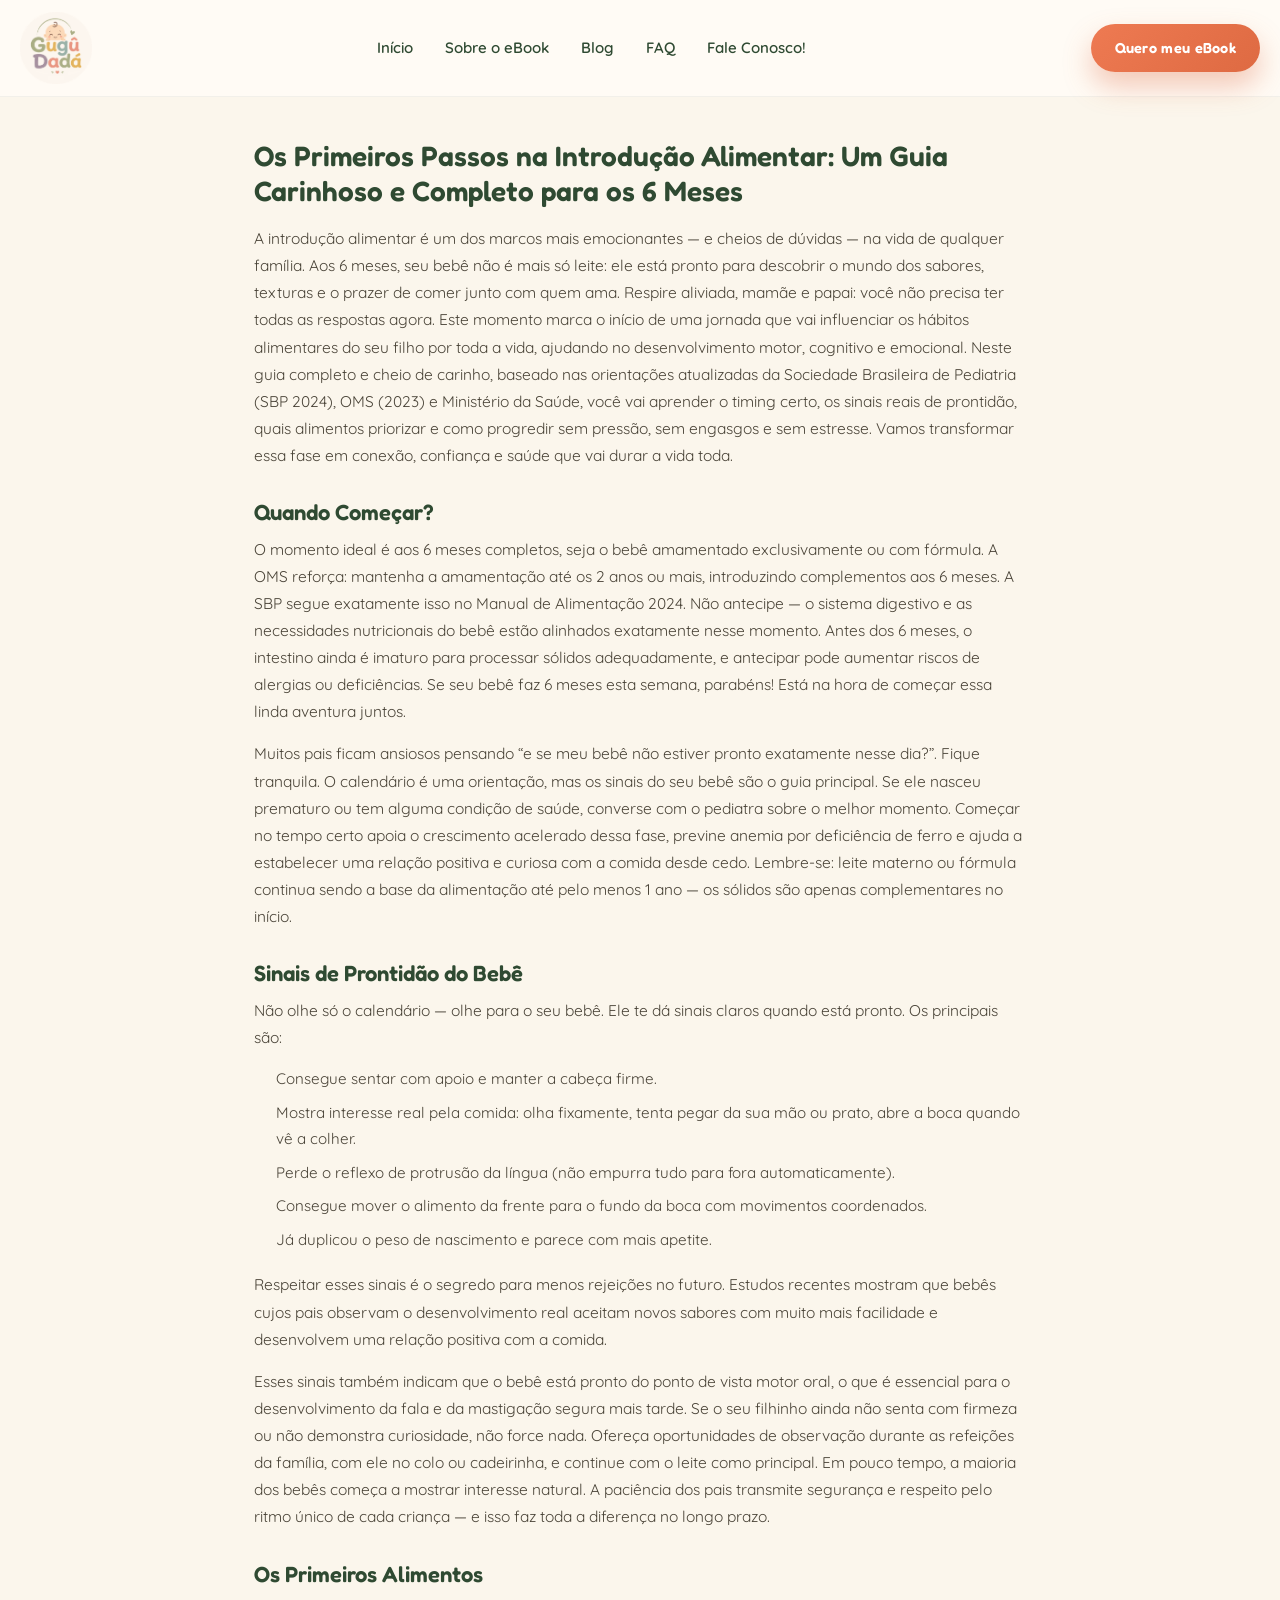
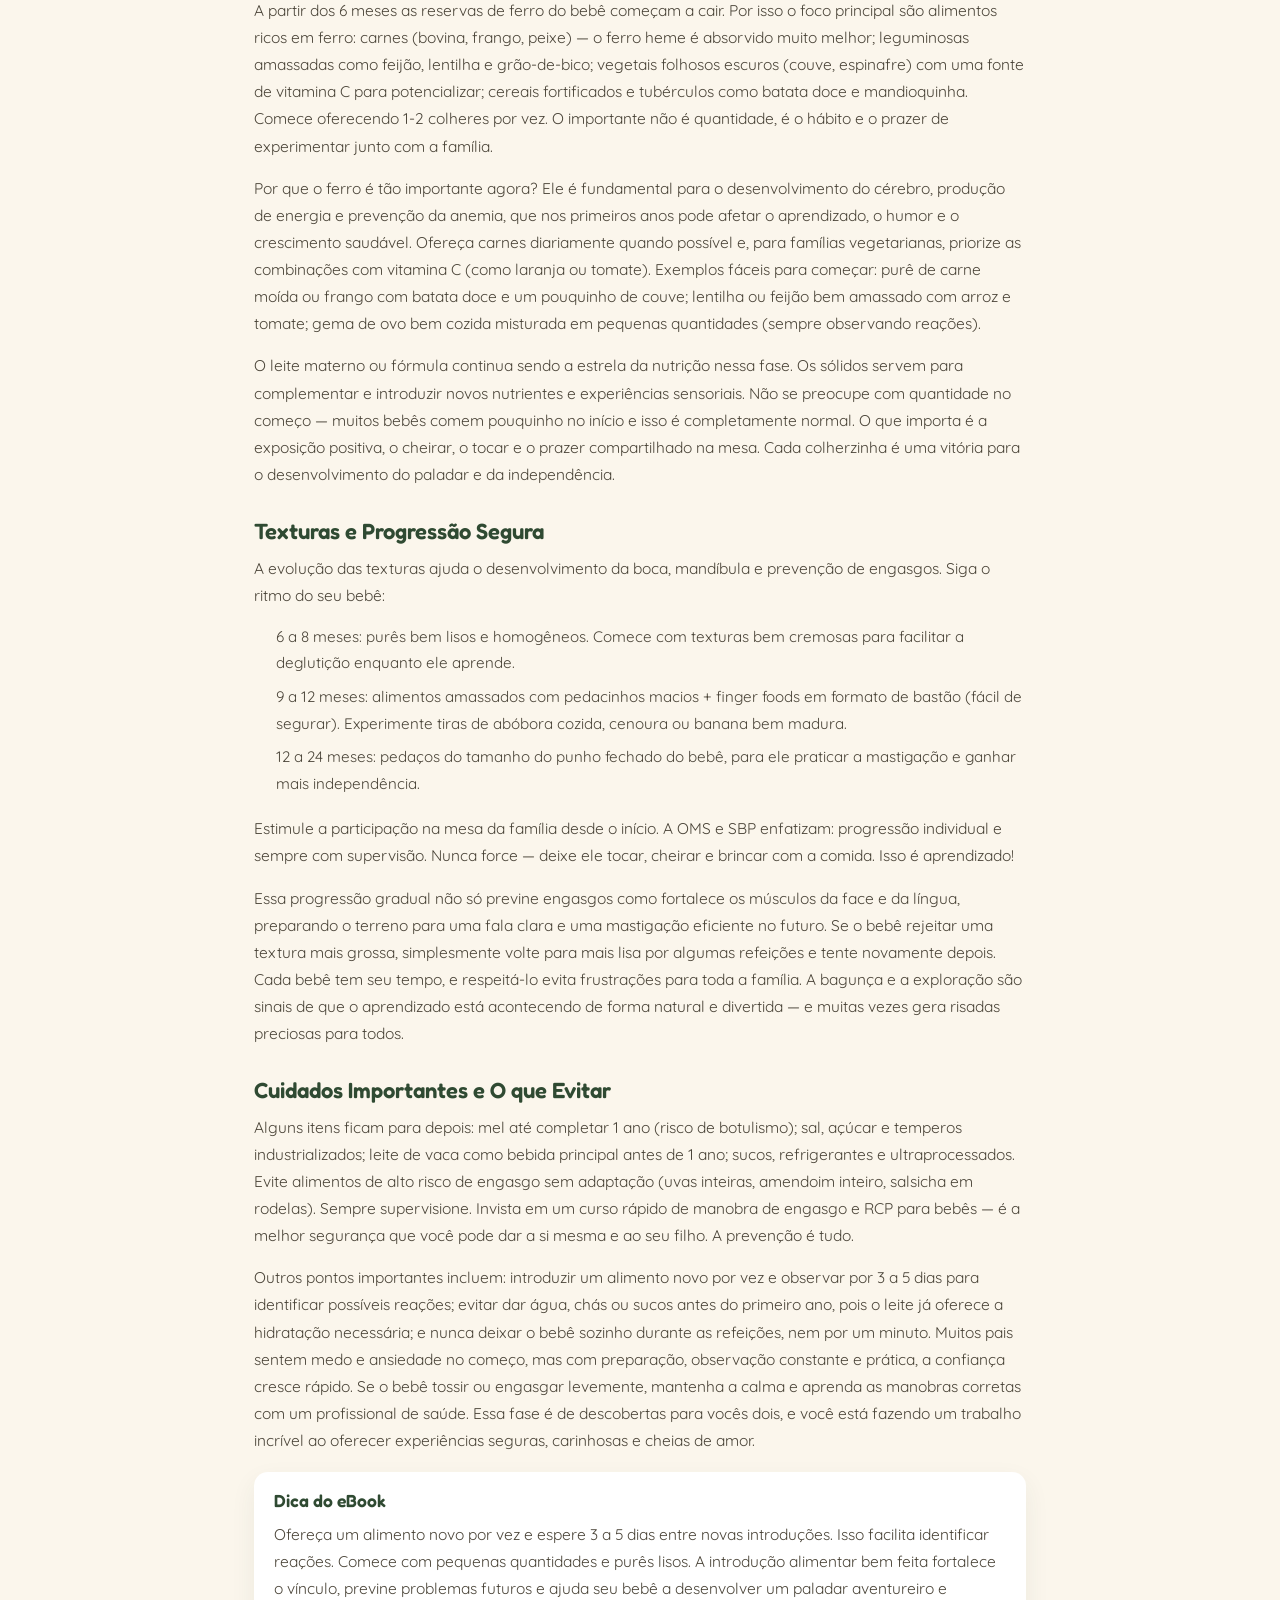
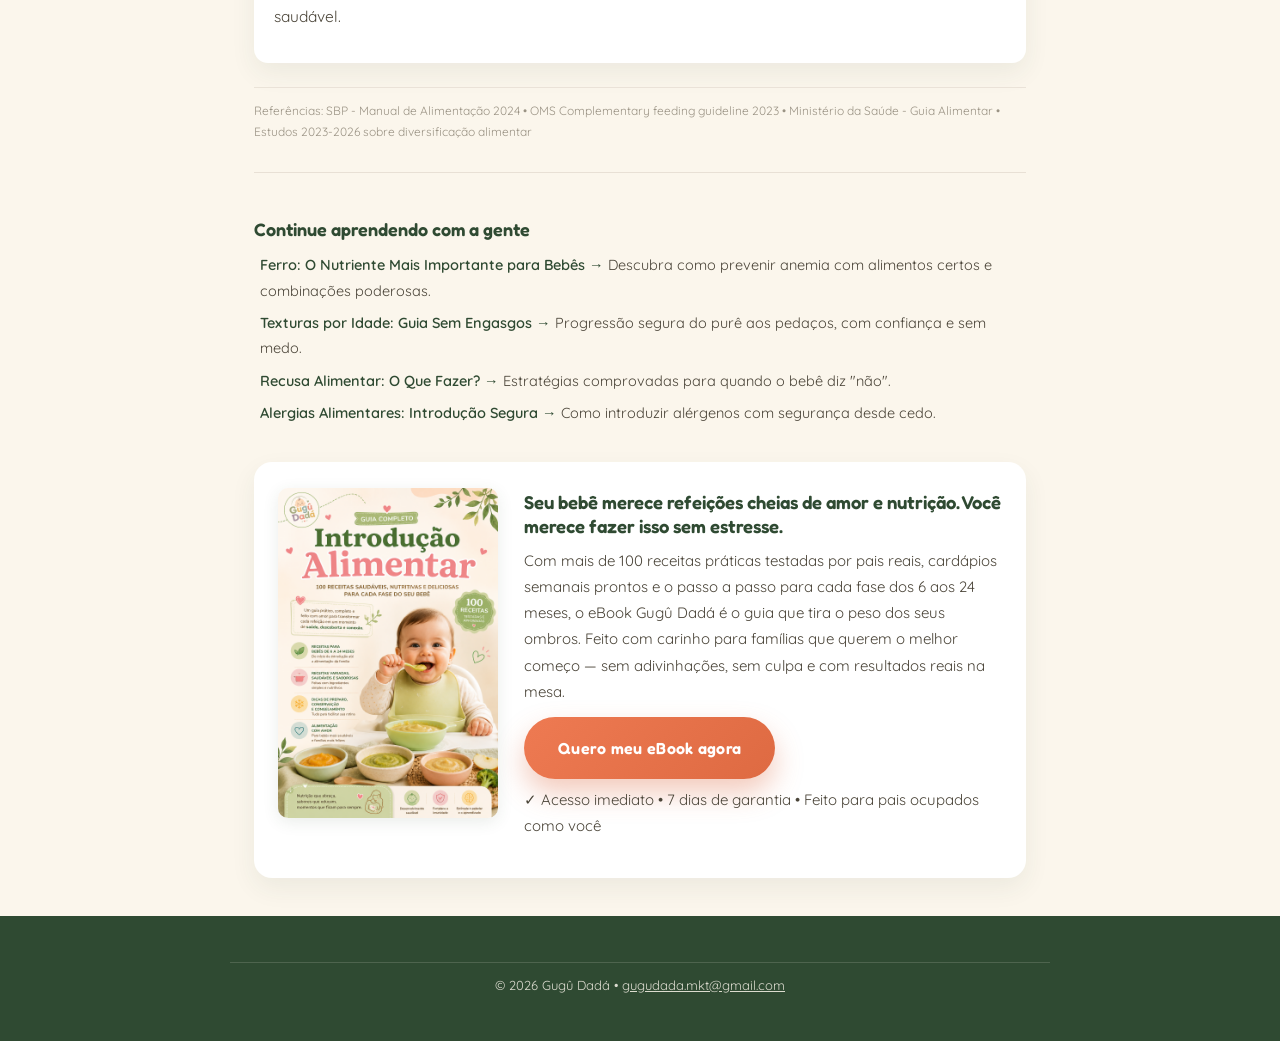
==== artigo-1.html @ 5f008126 "26-06 02:20 Tudo funcionando com alguns pequenos detalhes" ====
<!DOCTYPE html>
<html lang="pt-BR">
<head>
<meta charset="UTF-8">
<meta name="viewport" content="width=device-width, initial-scale=1.0">
<title>Os Primeiros Passos na Introdução Alimentar | Gugû Dadá</title>
<meta name="description" content="Guia completo para iniciar a alimentação complementar aos 6 meses. Sinais de prontidão, alimentos ricos em ferro e dicas baseadas em SBP, OMS e Ministério da Saúde.">
<meta name="keywords" content="introdução alimentar, primeiros passos, 6 meses, sinais de prontidão, papinha bebê, SBP, OMS">
<meta name="robots" content="index, follow">
<link rel="canonical" href="https://www.seudominio.com.br/artigo-1.html">
<!-- Fontes (to match index.html typography exactly) -->
<link rel="preconnect" href="https://fonts.googleapis.com">
<link rel="preconnect" href="https://fonts.gstatic.com" crossorigin>
<link href="https://fonts.googleapis.com/css2?family=Fredoka:wght@500;600;700&family=Quicksand:wght@400;500;600;700&display=swap" rel="stylesheet">
<link rel="stylesheet" href="articles.css">
<script src="articles.js" defer></script>
</head>
<body>
<header class="site-header" id="topo">
  <div class="header-inner">
    <a href="index.html" class="logo">
      <img src="img/Logo.png" alt="Gugû Dadá" class="logo-img">
    </a>
    <input type="checkbox" id="menu-toggle" class="menu-toggle-input">
    <label for="menu-toggle" class="menu-toggle-label" aria-label="Abrir ou fechar menu" aria-expanded="false" aria-controls="main-nav">☰</label>
    <nav id="main-nav" class="main-nav" aria-label="Navegação principal">
      <ul>
        <li><a href="index.html#topo">Início</a></li>
        <li><a href="index.html#conteudo">Sobre o eBook</a></li>
        <li><a href="index.html#blog">Blog</a></li>
        <li><a href="index.html#faq">FAQ</a></li>
        <li><a href="index.html#fale-conosco">Fale Conosco!</a></li>
        <li class="mobile-nav-cta"><a href="index.html" class="btn btn-primary">Quero meu eBook</a></li>
      </ul>
    </nav>
    <div class="header-cta">
      <a href="index.html" class="btn btn-primary"><span class="btn-text">Quero meu eBook</span></a>
    </div>
  </div>
</header>

<main>
<div class="article-content">
<h1>Os Primeiros Passos na Introdução Alimentar: Um Guia Carinhoso e Completo para os 6 Meses</h1>
<p>A introdução alimentar é um dos marcos mais emocionantes — e cheios de dúvidas — na vida de qualquer família. Aos 6 meses, seu bebê não é mais só leite: ele está pronto para descobrir o mundo dos sabores, texturas e o prazer de comer junto com quem ama. Respire aliviada, mamãe e papai: você não precisa ter todas as respostas agora. Este momento marca o início de uma jornada que vai influenciar os hábitos alimentares do seu filho por toda a vida, ajudando no desenvolvimento motor, cognitivo e emocional. Neste guia completo e cheio de carinho, baseado nas orientações atualizadas da Sociedade Brasileira de Pediatria (SBP 2024), OMS (2023) e Ministério da Saúde, você vai aprender o timing certo, os sinais reais de prontidão, quais alimentos priorizar e como progredir sem pressão, sem engasgos e sem estresse. Vamos transformar essa fase em conexão, confiança e saúde que vai durar a vida toda.</p>

<h2>Quando Começar?</h2>
<p>O momento ideal é aos 6 meses completos, seja o bebê amamentado exclusivamente ou com fórmula. A OMS reforça: mantenha a amamentação até os 2 anos ou mais, introduzindo complementos aos 6 meses. A SBP segue exatamente isso no Manual de Alimentação 2024. Não antecipe — o sistema digestivo e as necessidades nutricionais do bebê estão alinhados exatamente nesse momento. Antes dos 6 meses, o intestino ainda é imaturo para processar sólidos adequadamente, e antecipar pode aumentar riscos de alergias ou deficiências. Se seu bebê faz 6 meses esta semana, parabéns! Está na hora de começar essa linda aventura juntos.</p>
<p>Muitos pais ficam ansiosos pensando “e se meu bebê não estiver pronto exatamente nesse dia?”. Fique tranquila. O calendário é uma orientação, mas os sinais do seu bebê são o guia principal. Se ele nasceu prematuro ou tem alguma condição de saúde, converse com o pediatra sobre o melhor momento. Começar no tempo certo apoia o crescimento acelerado dessa fase, previne anemia por deficiência de ferro e ajuda a estabelecer uma relação positiva e curiosa com a comida desde cedo. Lembre-se: leite materno ou fórmula continua sendo a base da alimentação até pelo menos 1 ano — os sólidos são apenas complementares no início.</p>

<h2>Sinais de Prontidão do Bebê</h2>
<p>Não olhe só o calendário — olhe para o seu bebê. Ele te dá sinais claros quando está pronto. Os principais são:</p>
<ul>
<li>Consegue sentar com apoio e manter a cabeça firme.</li>
<li>Mostra interesse real pela comida: olha fixamente, tenta pegar da sua mão ou prato, abre a boca quando vê a colher.</li>
<li>Perde o reflexo de protrusão da língua (não empurra tudo para fora automaticamente).</li>
<li>Consegue mover o alimento da frente para o fundo da boca com movimentos coordenados.</li>
<li>Já duplicou o peso de nascimento e parece com mais apetite.</li>
</ul>
<p>Respeitar esses sinais é o segredo para menos rejeições no futuro. Estudos recentes mostram que bebês cujos pais observam o desenvolvimento real aceitam novos sabores com muito mais facilidade e desenvolvem uma relação positiva com a comida.</p>
<p>Esses sinais também indicam que o bebê está pronto do ponto de vista motor oral, o que é essencial para o desenvolvimento da fala e da mastigação segura mais tarde. Se o seu filhinho ainda não senta com firmeza ou não demonstra curiosidade, não force nada. Ofereça oportunidades de observação durante as refeições da família, com ele no colo ou cadeirinha, e continue com o leite como principal. Em pouco tempo, a maioria dos bebês começa a mostrar interesse natural. A paciência dos pais transmite segurança e respeito pelo ritmo único de cada criança — e isso faz toda a diferença no longo prazo.</p>

<h2>Os Primeiros Alimentos</h2>
<p>A partir dos 6 meses as reservas de ferro do bebê começam a cair. Por isso o foco principal são alimentos ricos em ferro: carnes (bovina, frango, peixe) — o ferro heme é absorvido muito melhor; leguminosas amassadas como feijão, lentilha e grão-de-bico; vegetais folhosos escuros (couve, espinafre) com uma fonte de vitamina C para potencializar; cereais fortificados e tubérculos como batata doce e mandioquinha. Comece oferecendo 1-2 colheres por vez. O importante não é quantidade, é o hábito e o prazer de experimentar junto com a família.</p>
<p>Por que o ferro é tão importante agora? Ele é fundamental para o desenvolvimento do cérebro, produção de energia e prevenção da anemia, que nos primeiros anos pode afetar o aprendizado, o humor e o crescimento saudável. Ofereça carnes diariamente quando possível e, para famílias vegetarianas, priorize as combinações com vitamina C (como laranja ou tomate). Exemplos fáceis para começar: purê de carne moída ou frango com batata doce e um pouquinho de couve; lentilha ou feijão bem amassado com arroz e tomate; gema de ovo bem cozida misturada em pequenas quantidades (sempre observando reações).</p>
<p>O leite materno ou fórmula continua sendo a estrela da nutrição nessa fase. Os sólidos servem para complementar e introduzir novos nutrientes e experiências sensoriais. Não se preocupe com quantidade no começo — muitos bebês comem pouquinho no início e isso é completamente normal. O que importa é a exposição positiva, o cheirar, o tocar e o prazer compartilhado na mesa. Cada colherzinha é uma vitória para o desenvolvimento do paladar e da independência.</p>

<h2>Texturas e Progressão Segura</h2>
<p>A evolução das texturas ajuda o desenvolvimento da boca, mandíbula e prevenção de engasgos. Siga o ritmo do seu bebê:</p>
<ul>
<li>6 a 8 meses: purês bem lisos e homogêneos. Comece com texturas bem cremosas para facilitar a deglutição enquanto ele aprende.</li>
<li>9 a 12 meses: alimentos amassados com pedacinhos macios + finger foods em formato de bastão (fácil de segurar). Experimente tiras de abóbora cozida, cenoura ou banana bem madura.</li>
<li>12 a 24 meses: pedaços do tamanho do punho fechado do bebê, para ele praticar a mastigação e ganhar mais independência.</li>
</ul>
<p>Estimule a participação na mesa da família desde o início. A OMS e SBP enfatizam: progressão individual e sempre com supervisão. Nunca force — deixe ele tocar, cheirar e brincar com a comida. Isso é aprendizado!</p>
<p>Essa progressão gradual não só previne engasgos como fortalece os músculos da face e da língua, preparando o terreno para uma fala clara e uma mastigação eficiente no futuro. Se o bebê rejeitar uma textura mais grossa, simplesmente volte para mais lisa por algumas refeições e tente novamente depois. Cada bebê tem seu tempo, e respeitá-lo evita frustrações para toda a família. A bagunça e a exploração são sinais de que o aprendizado está acontecendo de forma natural e divertida — e muitas vezes gera risadas preciosas para todos.</p>

<h2>Cuidados Importantes e O que Evitar</h2>
<p>Alguns itens ficam para depois: mel até completar 1 ano (risco de botulismo); sal, açúcar e temperos industrializados; leite de vaca como bebida principal antes de 1 ano; sucos, refrigerantes e ultraprocessados. Evite alimentos de alto risco de engasgo sem adaptação (uvas inteiras, amendoim inteiro, salsicha em rodelas). Sempre supervisione. Invista em um curso rápido de manobra de engasgo e RCP para bebês — é a melhor segurança que você pode dar a si mesma e ao seu filho. A prevenção é tudo.</p>
<p>Outros pontos importantes incluem: introduzir um alimento novo por vez e observar por 3 a 5 dias para identificar possíveis reações; evitar dar água, chás ou sucos antes do primeiro ano, pois o leite já oferece a hidratação necessária; e nunca deixar o bebê sozinho durante as refeições, nem por um minuto. Muitos pais sentem medo e ansiedade no começo, mas com preparação, observação constante e prática, a confiança cresce rápido. Se o bebê tossir ou engasgar levemente, mantenha a calma e aprenda as manobras corretas com um profissional de saúde. Essa fase é de descobertas para vocês dois, e você está fazendo um trabalho incrível ao oferecer experiências seguras, carinhosas e cheias de amor.</p>

<div class="card" style="background:#fff; padding:18px 20px; border-radius:14px; margin:18px 0; box-shadow:var(--shadow-card);">
<h3 style="font-size:17.5px; margin-bottom:10px; color:var(--green-deep);">Dica do eBook</h3>
<p>Ofereça um alimento novo por vez e espere 3 a 5 dias entre novas introduções. Isso facilita identificar reações. Comece com pequenas quantidades e purês lisos. A introdução alimentar bem feita fortalece o vínculo, previne problemas futuros e ajuda seu bebê a desenvolver um paladar aventureiro e saudável.</p>
</div>

<p style="font-size:12px; color:#8A8273; margin-top:24px; border-top:1px solid #e8e0d5; padding-top:12px; opacity:0.85;">Referências: SBP - Manual de Alimentação 2024 • OMS Complementary feeding guideline 2023 • Ministério da Saúde - Guia Alimentar • Estudos 2023-2026 sobre diversificação alimentar</p>

<div class="outros-artigos">
<h2>Continue aprendendo com a gente</h2>
<ul>
<li><a href="artigo-2.html">Ferro: O Nutriente Mais Importante para Bebês →</a> Descubra como prevenir anemia com alimentos certos e combinações poderosas.</li>
<li><a href="artigo-3.html">Texturas por Idade: Guia Sem Engasgos →</a> Progressão segura do purê aos pedaços, com confiança e sem medo.</li>
<li><a href="artigo-4.html">Recusa Alimentar: O Que Fazer? →</a> Estratégias comprovadas para quando o bebê diz "não".</li>
<li><a href="artigo-5.html">Alergias Alimentares: Introdução Segura →</a> Como introduzir alérgenos com segurança desde cedo.</li>
</ul>
</div>

<!-- NEW COMPELLING CTA: Image + Text side by side (responsive) -->
<div class="ebook-cta">
  <div class="cta-image">
    <img src="img/capa.png" alt="Capa do eBook Gugû Dadá — Guia completo de introdução alimentar com receitas e cardápios">
  </div>
  <div class="cta-text">
    <h3>Seu bebê merece refeições cheias de amor e nutrição. Você merece fazer isso sem estresse.</h3>
    <p>Com mais de 100 receitas práticas testadas por pais reais, cardápios semanais prontos e o passo a passo para cada fase dos 6 aos 24 meses, o eBook Gugû Dadá é o guia que tira o peso dos seus ombros. Feito com carinho para famílias que querem o melhor começo — sem adivinhações, sem culpa e com resultados reais na mesa.</p>
    <div class="cta-actions">
      <a href="index.html" class="btn btn-primary">Quero meu eBook agora</a>
      <p class="security">✓ Acesso imediato • 7 dias de garantia • Feito para pais ocupados como você</p>
    </div>
  </div>
</div>
</div>

</main>
<footer>
  <div style="max-width:820px; margin:0 auto; padding:12px 20px 18px; text-align:center; border-top:1px solid rgba(251,246,236,0.15);">
    <p style="margin:0; font-size:13px; color:rgba(251,246,236,0.85);">© 2026 Gugû Dadá • <a href="mailto:gugudada.mkt@gmail.com" style="color:inherit;">gugudada.mkt@gmail.com</a></p>
  </div>
</footer>
</body>
</html>
---- articles.css ----
﻿:root{
  --cream:        #FBF6EC;
  --cream-soft:   #F6EFE0;
  --green-deep:   #2F4A32;
  --green:        #6E9A6B;
  --green-soft:   #DCE8D6;
  --peach:        #EE7A52;
  --peach-dark:   #DE6A42;
  --peach-soft:   #FBDCC9;
  --yellow:       #F2C14E;
  --lavender:     #C7B6D9;
  --text:         #4A4438;
  --text-light:   #8A8273;
  --white:        #FFFFFF;
  --radius-lg: 28px;
  --radius-md: 18px;
  --radius-sm: 12px;
  --shadow-soft: 0 18px 40px rgba(47,74,50,0.09);
  --shadow-card: 0 10px 26px rgba(47,74,50,0.07);
  --container: 1180px;
}
*{ margin:0; padding:0; box-sizing:border-box; }
html{ scroll-behavior:smooth; }
body{
  font-family:'Quicksand', sans-serif;
  color:var(--text);
  background:var(--cream);
  line-height:1.6;
  -webkit-font-smoothing:antialiased;
}
img{ max-width:100%; display:block; }
a{ text-decoration:none; color:inherit; }
ul{ list-style:none; }
h1,h2,h3,h4{
  font-family:'Fredoka', sans-serif;
  color:var(--green-deep);
  font-weight:600;
  line-height:1.2;
}
.container{
  width:100%;
  max-width:var(--container);
  margin:0 auto;
  padding:0 24px;
}
section{ padding:84px 0; }
:focus-visible{ outline:3px solid var(--peach); outline-offset:3px; border-radius:6px; }
@media (prefers-reduced-motion: reduce){
  *{ animation-duration:.001ms !important; transition-duration:.001ms !important; scroll-behavior:auto !important; }
}
.bowl-dots{ display:inline-flex; align-items:center; gap:5px; vertical-align:middle; }
.bowl-dots span{ width:9px; height:9px; border-radius:50%; display:inline-block; }
.bowl-dots span:nth-child(1){ background:var(--green); }
.bowl-dots span:nth-child(2){ background:var(--yellow); }
.bowl-dots span:nth-child(3){ background:var(--lavender); }
.btn{
  display:inline-flex;
  align-items:center;
  justify-content:center;
  gap:8px;
  font-family:'Fredoka', sans-serif;
  font-weight:600;
  font-size:16px;
  letter-spacing:.3px;
  padding:17px 34px;
  border-radius:999px;
  border:none;
  cursor:pointer;
  transition:transform .18s ease, box-shadow .18s ease;
  white-space:nowrap;
}
.btn-primary{
  background:linear-gradient(135deg, var(--peach), var(--peach-dark));
  color:var(--white);
  box-shadow:0 14px 28px rgba(222,106,66,0.35);
}
.btn-primary:hover{ transform:translateY(-2px); box-shadow:0 18px 34px rgba(222,106,66,0.42); }
.btn-ghost{
  background:var(--white);
  color:var(--green-deep);
  border:2px solid var(--green-soft);
}
.btn-ghost:hover{ border-color:var(--green); }
.btn-block{ width:100%; }
.secure-note{
  margin-top:12px;
  font-size:13.5px;
  color:var(--text-light);
  display:flex;
  align-items:center;
  gap:6px;
}
.site-header{
  position:sticky; top:0; z-index:220;
  background: #FFFBF5;
  backdrop-filter:blur(8px);
  border-bottom:1px solid rgba(47,74,50,0.06);
}
.logo {
  display: flex;
  flex-direction: column;
  align-items: center;
  text-decoration: none;
}
.logo-img {
  height: 72px;
  width: auto;
  object-fit: contain;
  display: block;
  transition: height .2s ease;
}
.header-inner{
  display:flex; align-items:center; justify-content:space-between;
  padding:12px 20px;
  min-height: 64px;
}
.main-nav { flex: 1; display: flex; justify-content: center; }
.main-nav ul{ display:flex; gap:28px; justify-content: center; }
.main-nav a{
  font-weight:600;
  font-size:15px;
  color:var(--green-deep);
  transition:color .15s ease;
  padding: 4px 2px;
}
.main-nav a:hover{ color:var(--peach); }
.header-cta{ display:flex; align-items:center; gap:16px; }
.header-cta .btn{ padding:12px 24px; font-size:14.5px; }

/* Mobile nav CTA hidden by default (shown in media query) */
.mobile-nav-cta { display: none; }

.menu-toggle-input{ display:none; }
.menu-toggle-label{
  display:none;
  font-size:26px;
  cursor:pointer;
  color:var(--green-deep);
  line-height:1;
  padding:4px 6px;
}
@media (max-width: 760px) {
  .logo-img { height: 52px; }
  .header-inner { padding: 8px 16px; align-items: center; }
  .main-nav {
    position: fixed;
    top: 68px;
    left: 0;
    right: 0;
    max-height: 0;
    overflow: hidden;
    visibility: hidden;
    transition: max-height .28s ease;
    z-index: 250;
  }
  .main-nav.open {
    background: var(--cream);
    padding: 8px 20px 18px;
    box-shadow: var(--shadow-soft);
    border-bottom: 1px solid rgba(47,74,50,0.08);
    visibility: visible;
    max-height: 360px;
    z-index: 350;
  }
  .main-nav ul {
    flex-direction: column;
    gap: 4px;
    padding: 8px 0;
  }
  .main-nav a {
    display: block;
    padding: 12px 10px;
    font-size: 15.5px;
    border-radius: 8px;
  }
  .main-nav a:hover { background: var(--green-soft); color: var(--green-deep); }
  .menu-toggle-label { display: block; font-size: 28px; padding: 2px 8px; cursor: pointer; margin-left: auto; }
  .header-cta { display: none !important; }

  /* Show and style the mobile CTA inside the open nav */
  .mobile-nav-cta {
    display: list-item;
    margin-top: 10px;
  }
  .main-nav .mobile-nav-cta a {
    display: block;
    width: 100%;
    text-align: center;
    padding: 15px 20px;
    font-size: 15.5px;
    border-radius: 999px;
    box-shadow: 0 10px 24px rgba(222,106,66,0.35);
    color: #fff !important;
  }
  .main-nav .mobile-nav-cta a:hover {
    transform: translateY(-1px);
    box-shadow: 0 14px 30px rgba(222,106,66,0.42);
  }
}
.features-strip{ background:var(--cream-soft); }
.features-grid{
  display:grid;
  grid-template-columns:repeat(5, 1fr);
  gap:22px;
}
.feature-card{
  background:var(--white);
  border-radius:var(--radius-md);
  padding:30px 20px;
  text-align:center;
  box-shadow:var(--shadow-card);
  transition:transform .2s ease;
}
.feature-card:hover{ transform:translateY(-4px); }
.feature-card .icon-circle{
  width:58px; height:58px;
  border-radius:50%;
  margin:0 auto 18px;
  display:flex; align-items:center; justify-content:center;
}
.feature-card .icon-circle svg{ width:26px; height:26px; }
.feature-card p{ font-size:14.5px; font-weight:600; color:var(--green-deep); line-height:1.4; }
.showcase-grid{
  display:grid;
  grid-template-columns:1fr 1fr;
  gap:26px;
  align-items:stretch;
}
.checklist-card{
  background:var(--white);
  border-radius:var(--radius-lg);
  padding:42px 36px;
  box-shadow:var(--shadow-card);
}
.checklist-card h2{ font-size:27px; margin-bottom:24px; }
.checklist-card ul{ display:flex; flex-direction:column; gap:14px; }
.checklist-card li{
  display:flex; align-items:flex-start; gap:12px;
  font-size:15px; font-weight:600; color:var(--text);
}
.checklist-card li svg{ flex-shrink:0; margin-top:2px; width:19px; height:19px; }
.price-card{
  background:var(--green-deep);
  color:var(--cream);
  border-radius:var(--radius-lg);
  padding:42px 36px;
  box-shadow:var(--shadow-soft);
  display:flex;
  flex-direction:column;
  justify-content:center;
}
.price-card h3{
  color:var(--white);
  font-size:23px;
  margin-bottom:18px;
}
.price-old{
  font-size:16px;
  text-decoration:line-through;
  opacity:.65;
  margin-bottom:2px;
}
.price-label{ font-size:14px; opacity:.85; margin-bottom:4px; }
.price-now{
  font-family:'Fredoka', sans-serif;
  font-size:50px;
  font-weight:700;
  color:var(--yellow);
  margin-bottom:24px;
  line-height:1;
}
.price-now sup{ font-size:24px; top:-1.1em; }
.price-card .btn{ width:100%; margin-bottom:6px; }
.price-card .secure-note{ color:rgba(251,246,236,0.75); }
.price-extras { margin: 16px 0 2px; font-size: 13px; line-height: 1.35; }
.price-benefits { list-style: none; margin: 0 0 8px 0; padding: 0; }
.price-benefits li { padding: 1px 0; color: rgba(251,246,236,0.92); }
.mini-testimonial {
  background: rgba(251,246,236,0.12);
  border-radius: 6px;
  padding: 7px 9px;
  margin-top: 5px;
  font-size: 11.5px;
  line-height: 1.3;
  font-style: italic;
}
.payment-box {
  background: var(--white);
  border-radius: var(--radius-md);
  padding: 10px 16px;
  box-shadow: var(--shadow-card);
  margin-top: 18px;
  text-align: center;
  max-width: 280px;
  margin-left: auto;
  margin-right: auto;
}
.testimonials-grid{
  display:grid;
  grid-template-columns:repeat(3, 1fr);
  gap:24px;
}
.testimonial-card{
  background:var(--white);
  border-radius:var(--radius-md);
  padding:30px 28px;
  box-shadow:var(--shadow-card);
}
.stars{ display:flex; gap:3px; margin-bottom:14px; }
.stars svg{ width:17px; height:17px; fill:var(--yellow); }
.testimonial-card p.quote{ font-size:15px; color:var(--text); margin-bottom:20px; }
.testimonial-author{ display:flex; align-items:center; gap:12px; }
.testimonial-author img{
  width:46px; height:46px; border-radius:50%; object-fit:cover;
}
.testimonial-author strong{ font-size:14.5px; color:var(--green-deep); }
.guarantee-banner{
  background:var(--green-soft);
  border-radius:var(--radius-lg);
  padding:38px 44px;
  display:flex;
  align-items:center;
  justify-content:space-between;
  gap:30px;
}
.guarantee-left{ display:flex; align-items:center; gap:22px; }
.guarantee-left .shield-icon{
  width:62px; height:62px;
  flex-shrink:0;
  display:flex; align-items:center; justify-content:center;
}
.guarantee-left h3{ font-size:19px; margin-bottom:6px; }
.guarantee-left p{ font-size:14.5px; color:var(--text); max-width:480px; }
.guarantee-seal{
  width:96px; height:96px;
  border-radius:50%;
  background:var(--yellow);
  border:4px dashed var(--white);
  display:flex; flex-direction:column; align-items:center; justify-content:center;
  text-align:center;
  flex-shrink:0;
  font-family:'Fredoka', sans-serif;
  color:var(--green-deep);
}
.guarantee-seal strong{ font-size:21px; line-height:1; font-weight:700; }
.guarantee-seal span{ font-size:9px; letter-spacing:.4px; }
.faq-final-grid{
  display:grid;
  grid-template-columns:1fr 360px;
  gap:40px;
  align-items:start;
}
.faq-final-grid h2{ font-size:30px; margin-bottom:26px; }
.faq-item{
  background:var(--white);
  border-radius:var(--radius-sm);
  margin-bottom:12px;
  box-shadow:var(--shadow-card);
  overflow:hidden;
}
.faq-item summary{
  list-style:none;
  cursor:pointer;
  padding:19px 24px;
  display:flex;
  align-items:center;
  justify-content:space-between;
  font-weight:600;
  color:var(--green-deep);
  font-size:15.5px;
}
.faq-item summary::-webkit-details-marker{ display:none; }
.faq-item summary .chev{ transition:transform .2s ease; flex-shrink:0; margin-left:14px; }
.faq-item[open] summary .chev{ transform:rotate(180deg); }
.faq-item .faq-answer{
  padding:0 24px 20px;
  font-size:14.5px;
  color:var(--text-light);
}
.contact-side {
  background: #f8f5f0;
  border: 1px solid #e8e0d5;
  border-radius: 18px;
  padding: 24px 22px;
  box-shadow: var(--shadow-card);
}
.side-title {
  font-family: 'Fredoka', sans-serif;
  font-size: 20px;
  font-weight: 700;
  color: var(--green-deep);
  margin-bottom: 16px;
}
.contact-form .form-group {
  margin-bottom: 14px;
}
.contact-form label {
  display: block;
  font-size: 12.5px;
  font-weight: 600;
  color: #5f5a53;
  margin-bottom: 4px;
}
.contact-form input,
.contact-form textarea {
  width: 100%;
  padding: 11px 14px;
  border: 1px solid #d8d0c4;
  border-radius: 12px;
  font-size: 14.5px;
  font-family: inherit;
  background: #fff;
  color: var(--text);
  transition: border-color .2s ease;
}
.contact-form input:focus,
.contact-form textarea:focus {
  border-color: var(--green);
  outline: none;
  box-shadow: 0 0 0 3px rgba(110, 154, 107, 0.1);
}
.contact-form textarea {
  min-height: 90px;
  resize: vertical;
}
.btn-send {
  width: 100%;
  background: linear-gradient(135deg, var(--peach), var(--peach-dark));
  color: var(--white);
  border: none;
  padding: 13px 18px;
  border-radius: 999px;
  font-size: 14.5px;
  font-weight: 600;
  font-family: 'Fredoka', sans-serif;
  cursor: pointer;
  margin-top: 4px;
  transition: transform .18s ease, box-shadow .18s ease;
}
.btn-send:hover {
  transform: translateY(-1px);
  box-shadow: 0 6px 16px rgba(222, 106, 66, 0.35);
}
.form-note {
  font-size: 12px;
  color: var(--text-light);
  text-align: center;
  margin-top: 10px;
}
footer{
  background:var(--green-deep);
  color:rgba(251,246,236,0.85);
  padding:46px 0 28px;
}
.footer-inner{
  display:flex; justify-content:space-between; align-items:center;
  flex-wrap:wrap; gap:18px;
  border-top:1px solid rgba(251,246,236,0.12);
  padding-top:24px;
  margin-top:30px;
}
.footer-links{ display:flex; gap:24px; font-size:13.5px; }
.footer-links a:hover{ color:var(--yellow); }
.footer-copy{ font-size:13px; color:rgba(251,246,236,0.55); }

/* Polish bare footer used in artigos (no inner) to match index visual + responsive */
footer p { margin: 0; padding: 0; text-align: center; font-size: 13px; color: rgba(251,246,236,0.85); }
footer a { color: inherit; text-decoration: underline; }
footer a:hover { color: var(--yellow); }
@media (max-width: 760px) {
  footer { padding: 28px 0 20px; }
}
@media (max-width: 980px){
  .features-grid{ grid-template-columns:repeat(3,1fr); }
  .showcase-grid{ grid-template-columns:1fr; gap:22px; }
  .testimonials-grid{ grid-template-columns:1fr; }
  .faq-final-grid{ grid-template-columns:1fr; gap:28px; }
  .hero-visual .cover-frame { width: 88%; max-width: 360px; }
  .hero-visual .blob { width: 300px; height: 300px; }
}
@media (max-width: 760px){
  .site-header { background: #FFFBF5; }
  .logo-img { height: 52px; }
  .header-inner { padding: 8px 16px; align-items: center; }
  .main-nav {
    position: fixed;
    top: 68px;
    left: 0;
    right: 0;
    max-height: 0;
    overflow: hidden;
    visibility: hidden;
    transition: max-height .28s ease;
    z-index: 250;
  }
  .main-nav.open {
    background: var(--cream);
    padding: 8px 20px 18px;
    box-shadow: var(--shadow-soft);
    border-bottom: 1px solid rgba(47,74,50,0.08);
    visibility: visible;
    max-height: 360px;
    z-index: 350;
  }
  .main-nav ul {
    flex-direction: column;
    gap: 4px;
    padding: 8px 0;
  }
  .main-nav a {
    display: block;
    padding: 12px 10px;
    font-size: 15.5px;
    border-radius: 8px;
  }
  .main-nav a:hover { background: var(--green-soft); color: var(--green-deep); }
  .menu-toggle-label { display: block; font-size: 28px; padding: 2px 8px; cursor: pointer; margin-left: auto; }
  .header-cta { display: none !important; }
  section{ padding:52px 0; }
  .hero h1{ font-size:29px; }
  .hero p.lead { font-size:15.5px; max-width:100%; margin-bottom:22px; }
  .features-grid{ grid-template-columns:repeat(2,1fr); }
  .showcase-grid { grid-template-columns:1fr; }
  .price-card { padding:32px 26px; }
  .price-now { font-size:44px; }
}
@media (max-width: 480px){
  .container { padding: 0 16px; }
  .hero h1 { font-size: 26px; }
  .features-grid{ grid-template-columns:1fr; }
  .showcase-grid { grid-template-columns:1fr; }
  .price-now { font-size:38px; }
  .checklist-card, .price-card { padding: 28px 22px; }
  .hero-visual .cover-frame { width: 82%; max-width: 320px; border-width: 4px; padding: 4px; margin: 4px auto; }
  .hero-visual .cover-frame img { max-height: 380px; }
  .hero-visual .blob { display: none; }
  .eyebrow { font-size: 10.5px; padding: 6px 12px; letter-spacing: .2px; }
}
@media (max-width: 360px) {
  .hero h1 { font-size: 23px; }
  .btn { padding: 14px 22px; font-size: 14.5px; }
  .container { padding: 0 12px; }
}
/* Article specific - match index typography and cards exactly */
.article-content {
  max-width: 820px;
  margin: 0 auto;
  padding: 42px 24px 30px;
  line-height: 1.75;
}
.article-content h1 {
  font-family: 'Fredoka', sans-serif;
  font-size: 28px;
  color: var(--green-deep);
  margin-bottom: 16px;
  line-height: 1.25;
}
.article-content h2 {
  font-size: 22px;
  margin: 30px 0 10px;
  color: var(--green-deep);
}
.article-content p {
  margin-bottom: 15px;
  font-size: 15.5px;
}
.article-content ul {
  margin: 12px 0 18px;
  padding-left: 22px;
}
.article-content li {
  margin-bottom: 7px;
  font-size: 15.2px;
}

/* OUTROS ARTIGOS */
.outros-artigos {
  margin: 30px 0 12px;
  padding: 16px 0 0;
  border-top: 1px solid #e8e0d5;
}
.outros-artigos h2 { font-size: 18px; margin-bottom: 10px; }
.outros-artigos ul { padding-left: 6px; }
.outros-artigos li { margin-bottom: 7px; font-size: 14.5px; }
.outros-artigos a { color: var(--green-deep); font-weight: 600; transition: color .15s; }
.outros-artigos a:hover { color: var(--peach); }

/* CTA: IMAGEM + TEXTO lado a lado + BOTÃO DE CTA ABAIXO DO TEXTO */
.ebook-cta {
  display: flex;
  gap: 26px;
  align-items: flex-start;
  background: var(--white);
  padding: 26px 24px;
  border-radius: 18px;
  margin: 36px 0 8px;
  box-shadow: var(--shadow-card);
}
.ebook-cta .cta-image {
  flex: 0 0 220px;
}
.ebook-cta .cta-image img {
  width: 100%;
  max-width: 220px;
  height: auto;
  border-radius: 10px;
  box-shadow: 0 4px 16px rgba(47,74,50,0.1);
  display: block;
}
.ebook-cta .cta-text {
  flex: 1 1 auto;
  min-width: 220px;
}
.ebook-cta .cta-text h3 {
  font-size: 18.5px;
  margin: 2px 0 10px;
  color: var(--green-deep);
  line-height: 1.3;
}
.ebook-cta .cta-text p {
  font-size: 15px;
  margin-bottom: 12px;
  color: var(--text);
}
.ebook-cta .cta-actions {
  margin-top: 8px;
}
.ebook-cta .cta-actions .btn {
  display: inline-flex;
}
.ebook-cta .security {
  margin-top: 8px;
  font-size: 12.5px;
  color: var(--text-light);
}

@media (max-width: 680px) {
  .ebook-cta {
    flex-direction: column;
    align-items: stretch;
    padding: 20px;
  }
  .ebook-cta .cta-image {
    flex: none;
    align-self: center;
  }
  .ebook-cta .cta-image img {
    max-width: 180px;
  }
  .ebook-cta .cta-text h3,
  .ebook-cta .cta-text p {
    text-align: left;
  }
  .ebook-cta .cta-actions .btn {
    width: 100%;
    justify-content: center;
  }
}

/* Article-specific responsiveness: readable text, good padding/line length, small screens polish (360/480/760/980) */
@media (max-width: 760px) {
  .article-content { padding: 32px 20px 24px; max-width: 100%; }
  .article-content h1 { font-size: 24px; }
  .article-content h2 { font-size: 19px; }
  .article-content p, .article-content li { font-size: 15px; }
  .outros-artigos { margin: 22px 0 8px; }
}

@media (max-width: 480px) {
  .article-content { padding: 24px 16px 18px; }
  .article-content h1 { font-size: 22px; line-height: 1.2; }
  .article-content p, .article-content li { font-size: 14.8px; }
  .outros-artigos h2 { font-size: 16px; }
  .outros-artigos li { font-size: 14px; }
  .ebook-cta { padding: 16px; gap: 16px; }
  .ebook-cta .cta-image img { max-width: 150px; }
  .ebook-cta .cta-text h3 { font-size: 17px; }
}

@media (max-width: 360px) {
  .article-content { padding: 18px 12px 14px; }
  .article-content h1 { font-size: 20px; }
  .btn { font-size: 14.5px; padding: 14px 20px; }
  .ebook-cta .cta-image img { max-width: 130px; }
}
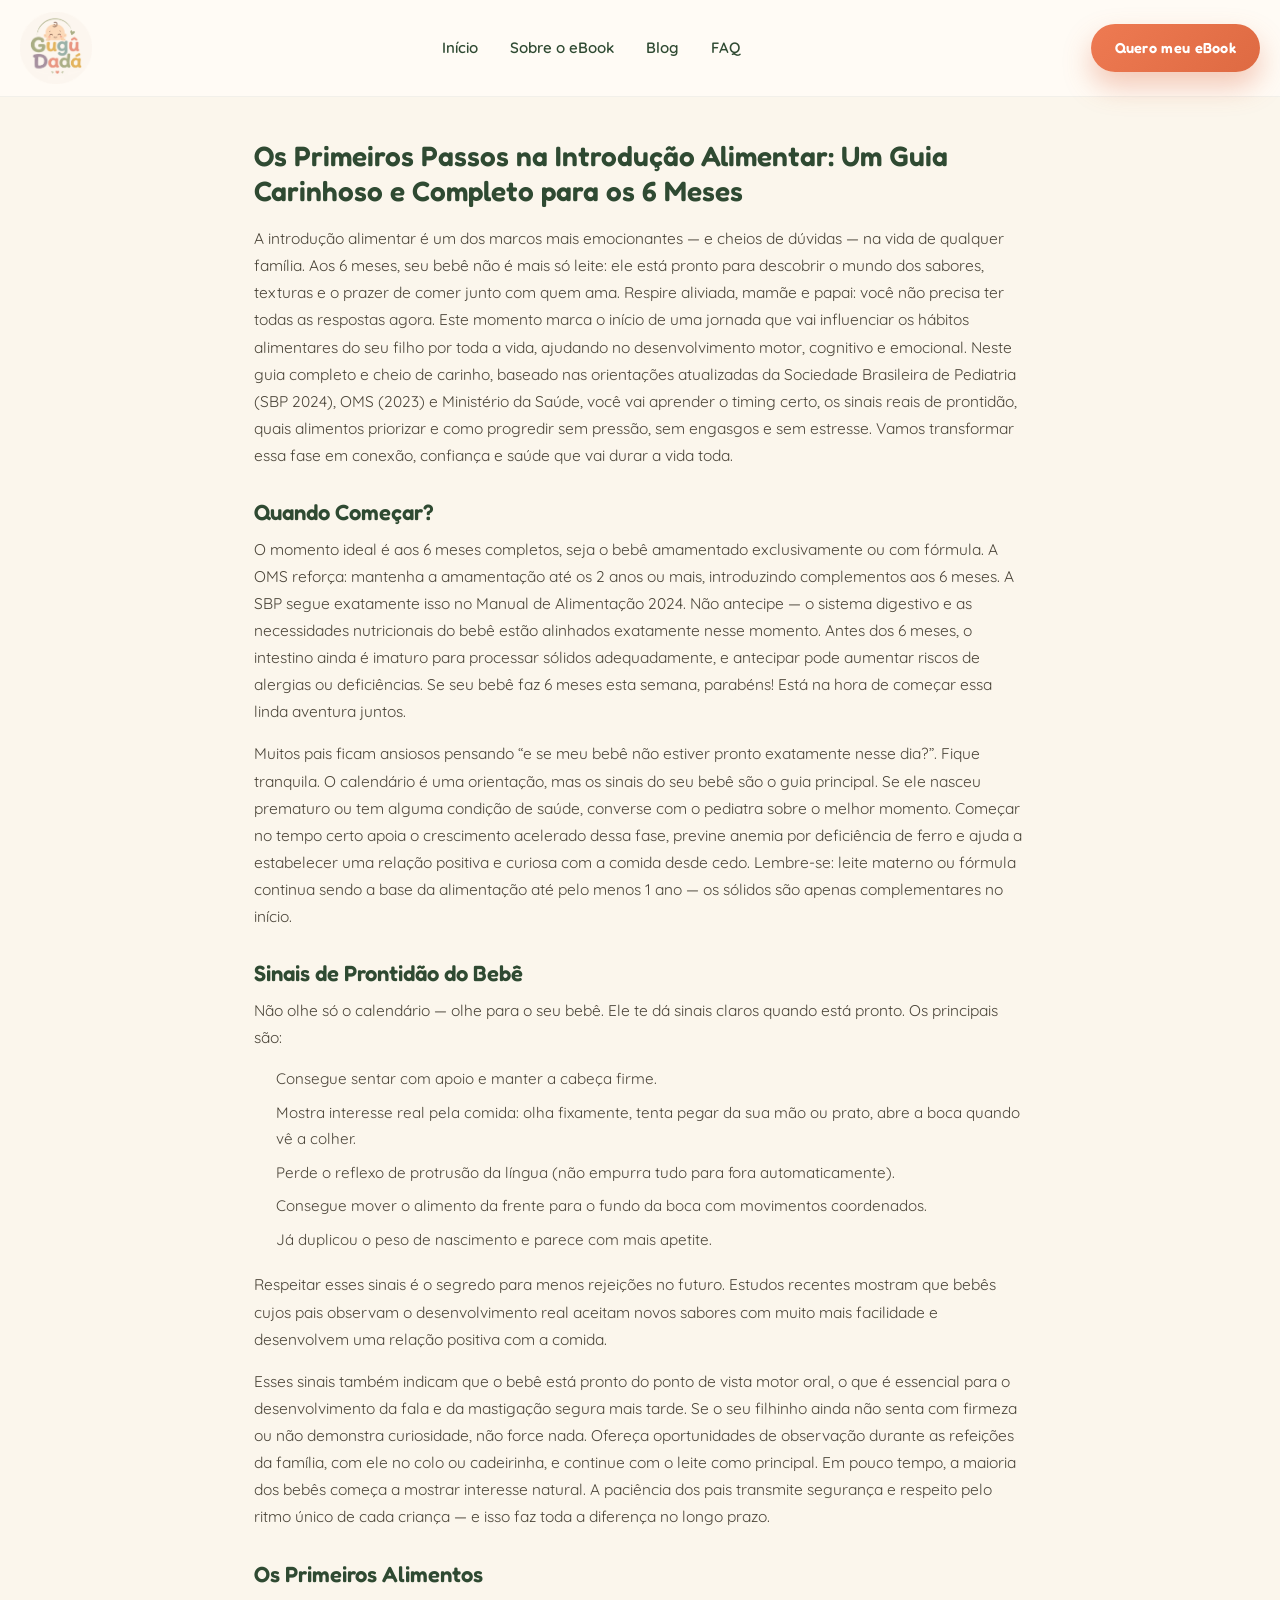
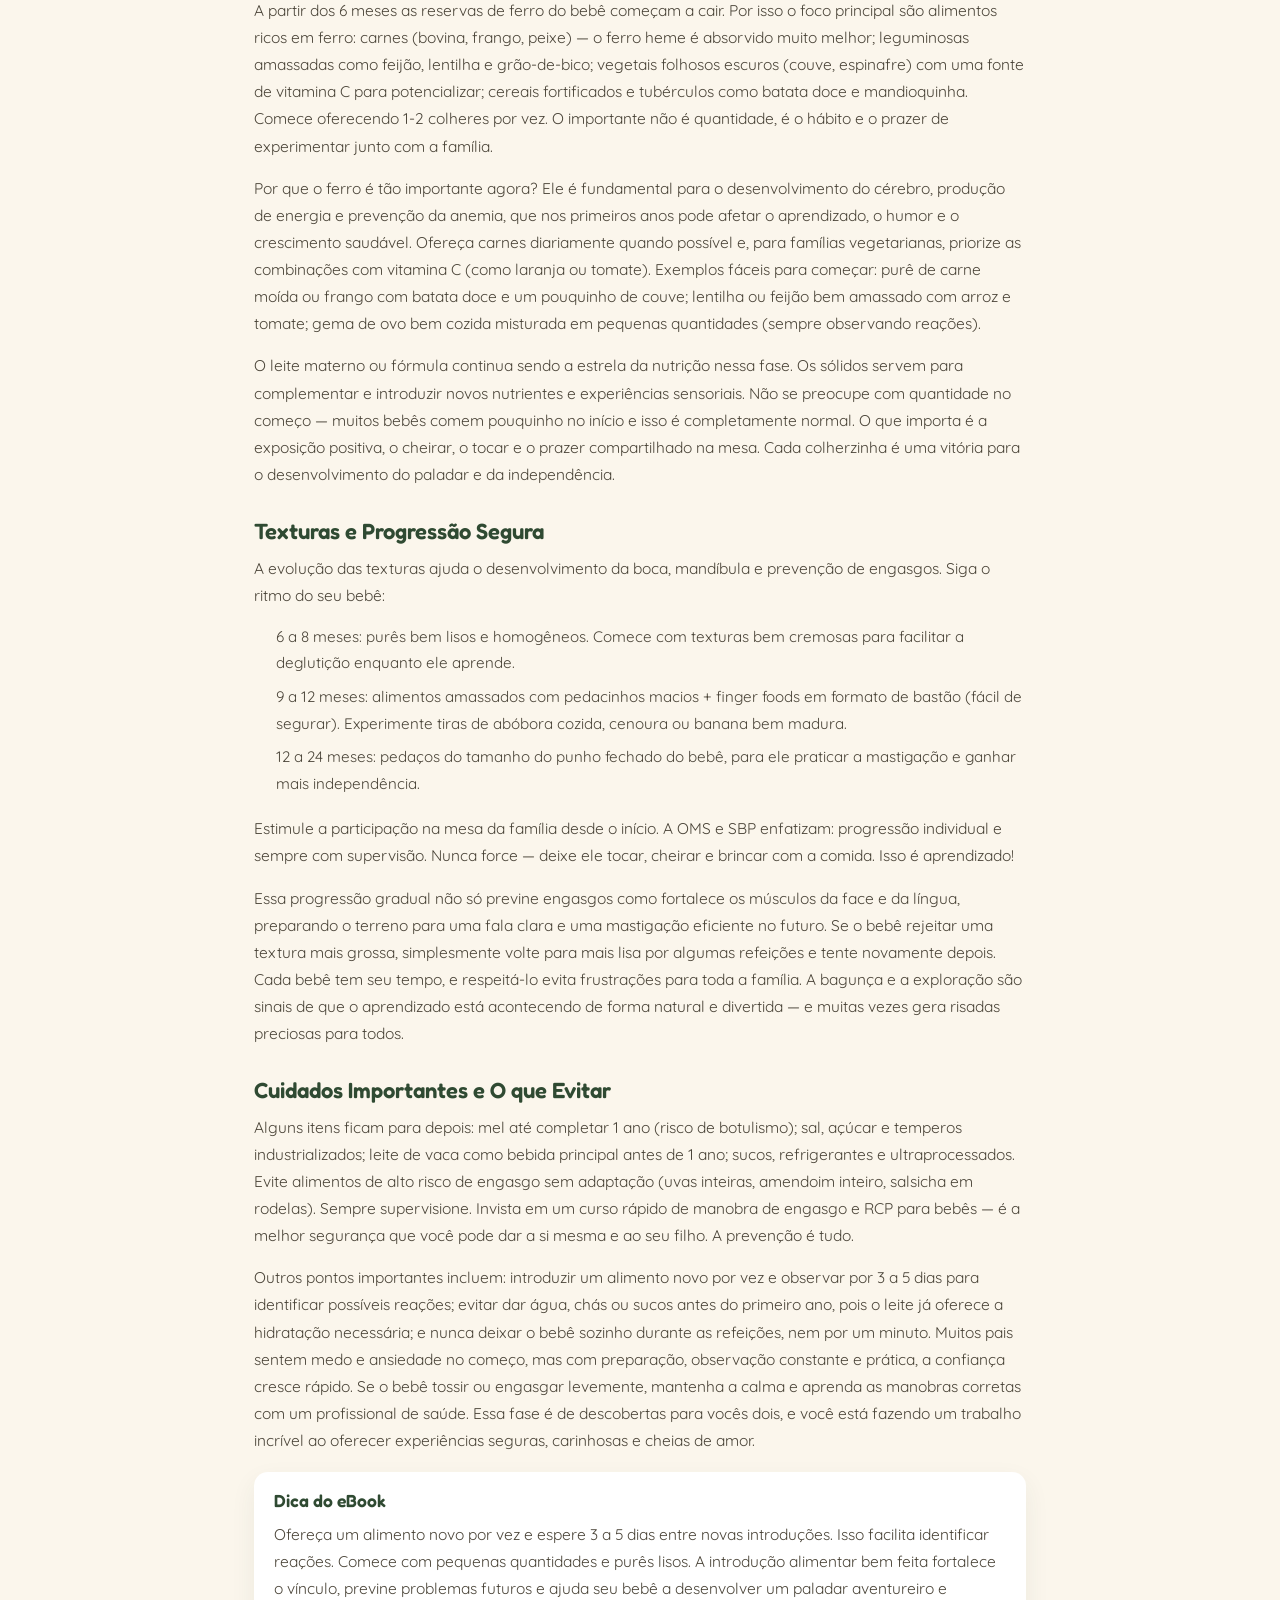
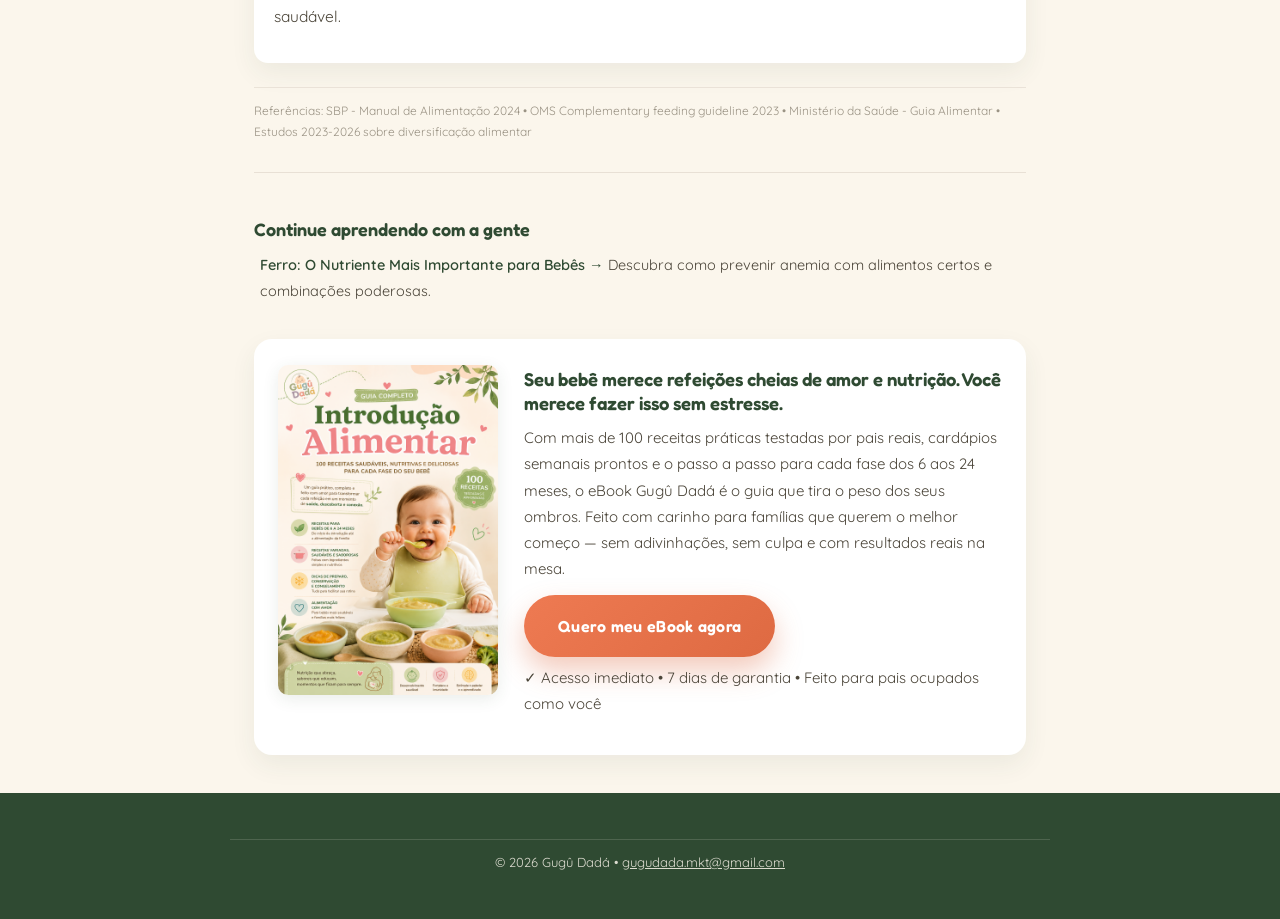
==== commit 0e39211e: "Alteração Final v1 Retirado formulario de email" ====
--- a/artigo-1.html
+++ b/artigo-1.html
@@ -29,7 +29,6 @@
         <li><a href="index.html#conteudo">Sobre o eBook</a></li>
         <li><a href="index.html#blog">Blog</a></li>
         <li><a href="index.html#faq">FAQ</a></li>
-        <li><a href="index.html#fale-conosco">Fale Conosco!</a></li>
         <li class="mobile-nav-cta"><a href="index.html" class="btn btn-primary">Quero meu eBook</a></li>
       </ul>
     </nav>
@@ -90,10 +89,12 @@
 <h2>Continue aprendendo com a gente</h2>
 <ul>
 <li><a href="artigo-2.html">Ferro: O Nutriente Mais Importante para Bebês →</a> Descubra como prevenir anemia com alimentos certos e combinações poderosas.</li>
+<!--
 <li><a href="artigo-3.html">Texturas por Idade: Guia Sem Engasgos →</a> Progressão segura do purê aos pedaços, com confiança e sem medo.</li>
 <li><a href="artigo-4.html">Recusa Alimentar: O Que Fazer? →</a> Estratégias comprovadas para quando o bebê diz "não".</li>
 <li><a href="artigo-5.html">Alergias Alimentares: Introdução Segura →</a> Como introduzir alérgenos com segurança desde cedo.</li>
 </ul>
+-->
 </div>
 
 <!-- NEW COMPELLING CTA: Image + Text side by side (responsive) -->
